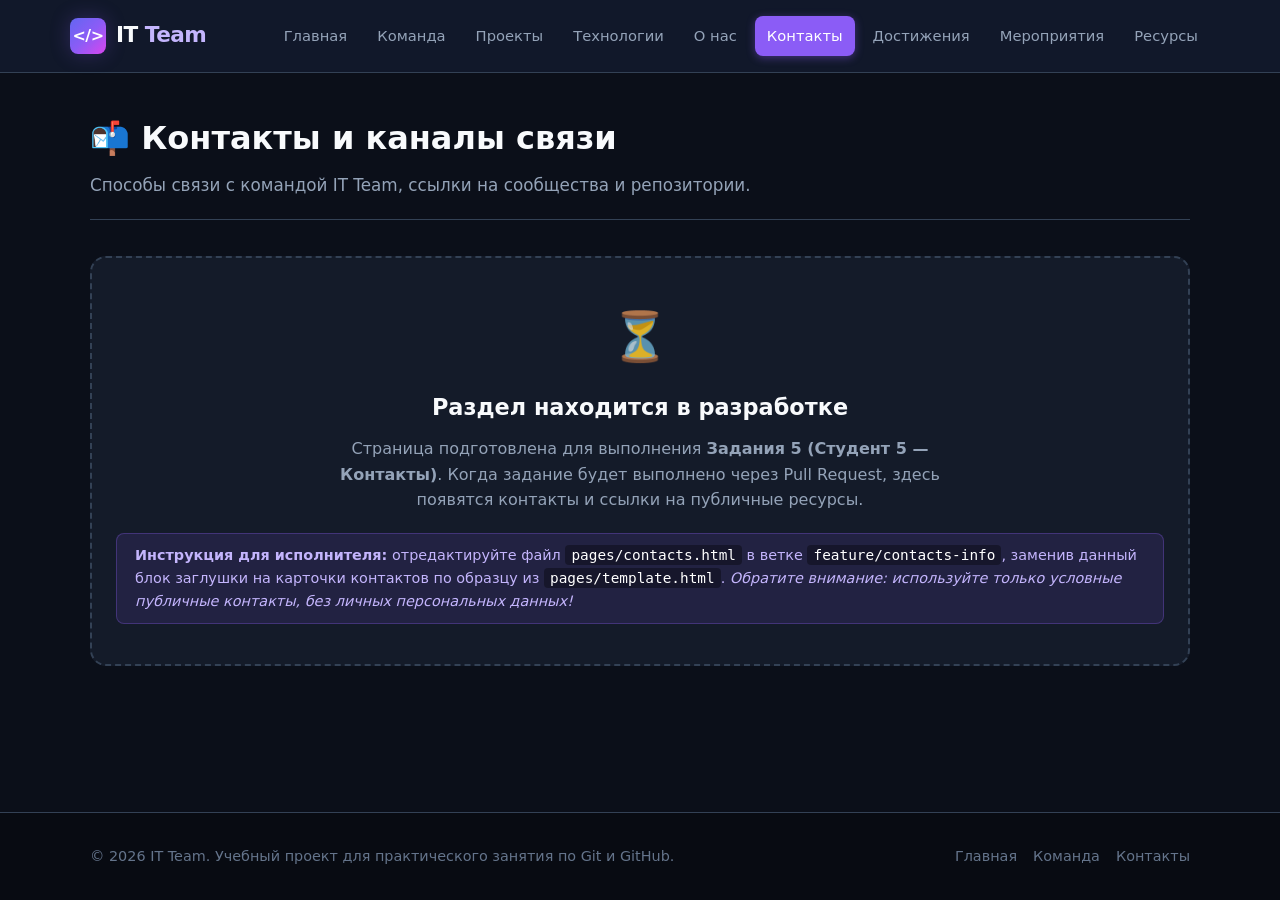
==== pages/contacts.html @ 0f50add8 "inital commit" ====
<!DOCTYPE html>
<html lang="ru">
<head>
    <meta charset="UTF-8">
    <meta name="viewport" content="width=device-width, initial-scale=1.0">
    <title>IT Team — Контакты</title>
    <link rel="stylesheet" href="../style.css">
</head>
<body>

    <!-- Шапка сайта -->
    <header class="site-header">
        <div class="container header-inner">
            <a href="../index.html" class="brand-logo">
                <span class="brand-icon">&lt;/&gt;</span>
                <span class="brand-text">IT <span>Team</span></span>
            </a>
            <nav class="site-nav" aria-label="Основное меню">
                <a href="../index.html" class="nav-link">Главная</a>
                <a href="team.html" class="nav-link">Команда</a>
                <a href="projects.html" class="nav-link">Проекты</a>
                <a href="technologies.html" class="nav-link">Технологии</a>
                <a href="about.html" class="nav-link">О нас</a>
                <a href="contacts.html" class="nav-link active">Контакты</a>
                <a href="achievements.html" class="nav-link">Достижения</a>
                <a href="events.html" class="nav-link">Мероприятия</a>
                <a href="resources.html" class="nav-link">Ресурсы</a>
            </nav>
        </div>
    </header>

    <!-- Основной контент страницы -->
    <main class="main-content">
        <div class="container">

            <header class="page-header">
                <h1 class="page-title">📬 Контакты и каналы связи</h1>
                <p class="page-subtitle">Способы связи с командой IT Team, ссылки на сообщества и репозитории.</p>
            </header>

            <!-- Блок-заглушка: отображается до выполнения задания Студентом 5 -->
            <div class="stub-box">
                <div class="stub-icon">⏳</div>
                <h2 class="stub-title">Раздел находится в разработке</h2>
                <p class="stub-text">
                    Страница подготовлена для выполнения <strong>Задания 5 (Студент 5 — Контакты)</strong>.
                    Когда задание будет выполнено через Pull Request, здесь появятся контакты и ссылки на публичные ресурсы.
                </p>
                <div class="stub-hint">
                    <strong>Инструкция для исполнителя:</strong> отредактируйте файл <code>pages/contacts.html</code> в ветке <code>feature/contacts-info</code>,
                    заменив данный блок заглушки на карточки контактов по образцу из <code>pages/template.html</code>.
                    <em>Обратите внимание: используйте только условные публичные контакты, без личных персональных данных!</em>
                </div>
            </div>

            <!-- Ниже заготовлен готовый каркас секции, который студент может раскомментировать или заполнить:
            <section class="content-section">
                <h2 class="section-title">Официальные каналы связи</h2>
                <div class="cards-grid">

                    <article class="card">
                        <div class="card-header">
                            <span class="card-icon">🐙</span>
                            <span class="badge badge-purple">GitHub</span>
                        </div>
                        <h3 class="card-title">Организация GitHub</h3>
                        <p class="card-subtitle">Репозитории и код проектов</p>
                        <p class="card-body">
                            Все учебные исходные коды, обсуждения задач и Pull Request команды публикуются в нашем репозитории.
                        </p>
                        <div class="card-footer">
                            <a href="https://github.com" class="link-text" target="_blank" rel="noopener">github.com/it-team</a>
                            <span class="tag">Код</span>
                        </div>
                    </article>

                    <article class="card">
                        <div class="card-header">
                            <span class="card-icon">💬</span>
                            <span class="badge badge-green">Telegram</span>
                        </div>
                        <h3 class="card-title">Чат сообщества</h3>
                        <p class="card-subtitle">Оперативные обсуждения</p>
                        <p class="card-body">
                            Открытый чат для вопросов по лабораторным работам, анонсов митапов и координации спринтов команды.
                        </p>
                        <div class="card-footer">
                            <a href="https://t.me" class="link-text" target="_blank" rel="noopener">t.me/it_team_dev</a>
                            <span class="tag">Чат</span>
                        </div>
                    </article>

                    <article class="card">
                        <div class="card-header">
                            <span class="card-icon">✉️</span>
                            <span class="badge badge-cyan">Email</span>
                        </div>
                        <h3 class="card-title">Почтовая рассылка</h3>
                        <p class="card-subtitle">Официальные вопросы</p>
                        <p class="card-body">
                            Учебный адрес электронной почты для организационных писем и предложений о сотрудничестве.
                        </p>
                        <div class="card-footer">
                            <span class="link-text">contact@it-team-demo.org</span>
                            <span class="tag">Почта</span>
                        </div>
                    </article>

                </div>
            </section>
            -->

        </div>
    </main>

    <!-- Подвал сайта -->
    <footer class="site-footer">
        <div class="container footer-inner">
            <div>
                &copy; 2026 IT Team. Учебный проект для практического занятия по Git и GitHub.
            </div>
            <ul class="footer-links">
                <li><a href="../index.html">Главная</a></li>
                <li><a href="team.html">Команда</a></li>
                <li><a href="contacts.html">Контакты</a></li>
            </ul>
        </div>
    </footer>

</body>
</html>
---- style.css ----
/* ==========================================================================
   IT Team — Единая таблица стилей проекта
   Цветовая палитра: Тёмная тема с фиолетовыми и индиго акцентами
   Чистый CSS без внешних библиотек и сборщиков
   ========================================================================== */

:root {
    --bg-main: #0b0f19;
    --bg-surface: #131b2e;
    --bg-card: #1e293b;
    --bg-card-hover: #27354f;
    --border-color: #334155;
    --border-focus: #8b5cf6;
    
    --text-primary: #f8fafc;
    --text-secondary: #94a3b8;
    --text-muted: #64748b;
    
    --accent-purple: #8b5cf6;
    --accent-purple-hover: #7c3aed;
    --accent-purple-light: #c4b5fd;
    --accent-indigo: #6366f1;
    --accent-cyan: #38bdf8;
    --accent-emerald: #10b981;
    --accent-amber: #f59e0b;
    
    --gradient-primary: linear-gradient(135deg, #6366f1 0%, #8b5cf6 50%, #d946ef 100%);
    --gradient-card: linear-gradient(180deg, rgba(30, 41, 59, 0.7) 0%, rgba(19, 27, 46, 0.9) 100%);
    
    --radius-sm: 8px;
    --radius-md: 12px;
    --radius-lg: 16px;
    --radius-full: 9999px;
    
    --shadow-sm: 0 2px 4px rgba(0, 0, 0, 0.3);
    --shadow-md: 0 4px 12px rgba(0, 0, 0, 0.4);
    --shadow-lg: 0 10px 25px rgba(0, 0, 0, 0.5);
    --shadow-glow: 0 0 20px rgba(139, 92, 246, 0.25);
    
    --font-family: system-ui, -apple-system, "Segoe UI", Roboto, Helvetica, Arial, sans-serif;
    --transition-fast: 0.2s ease;
}

/* Базовый сброс и настройки документа */
*, *::before, *::after {
    box-sizing: border-box;
    margin: 0;
    padding: 0;
}

html {
    scroll-behavior: smooth;
}

body {
    background-color: var(--bg-main);
    color: var(--text-primary);
    font-family: var(--font-family);
    line-height: 1.6;
    font-size: 16px;
    min-height: 100vh;
    display: flex;
    flex-direction: column;
}

/* Контейнер страницы */
.container {
    width: 100%;
    max-width: 1140px;
    margin: 0 auto;
    padding: 0 20px;
}

/* ==========================================================================
   Шапка (Header) и Навигация
   ========================================================================== */
.site-header {
    background-color: rgba(19, 27, 46, 0.85);
    backdrop-filter: blur(12px);
    border-bottom: 1px solid var(--border-color);
    position: sticky;
    top: 0;
    z-index: 1000;
}

.header-inner {
    display: flex;
    align-items: center;
    justify-content: space-between;
    padding: 16px 0;
    gap: 20px;
    flex-wrap: wrap;
}

.brand-logo {
    display: flex;
    align-items: center;
    gap: 10px;
    text-decoration: none;
    color: var(--text-primary);
    font-size: 1.35rem;
    font-weight: 700;
    letter-spacing: -0.5px;
}

.brand-icon {
    display: inline-flex;
    align-items: center;
    justify-content: center;
    width: 36px;
    height: 36px;
    background: var(--gradient-primary);
    border-radius: var(--radius-sm);
    color: #ffffff;
    font-weight: 800;
    font-size: 1rem;
    box-shadow: var(--shadow-glow);
}

.brand-text span {
    color: var(--accent-purple-light);
}

.site-nav {
    display: flex;
    align-items: center;
    flex-wrap: wrap;
    gap: 6px;
}

.nav-link {
    color: var(--text-secondary);
    text-decoration: none;
    font-size: 0.92rem;
    font-weight: 500;
    padding: 8px 12px;
    border-radius: var(--radius-sm);
    transition: color var(--transition-fast), background-color var(--transition-fast);
}

.nav-link:hover {
    color: var(--text-primary);
    background-color: rgba(139, 92, 246, 0.12);
}

.nav-link.active {
    color: #ffffff;
    background-color: var(--accent-purple);
    box-shadow: 0 2px 8px rgba(139, 92, 246, 0.4);
}

/* ==========================================================================
   Главный контент (Main)
   ========================================================================== */
.main-content {
    flex: 1;
    padding: 40px 0 60px;
}

/* ==========================================================================
   Hero-секция (Баннер на главной)
   ========================================================================== */
.hero-section {
    text-align: center;
    padding: 40px 20px 50px;
    margin-bottom: 40px;
    background: radial-gradient(circle at 50% 20%, rgba(139, 92, 246, 0.15) 0%, transparent 70%);
    border-radius: var(--radius-lg);
    border: 1px solid rgba(139, 92, 246, 0.2);
}

.hero-badge {
    display: inline-block;
    padding: 6px 14px;
    background-color: rgba(139, 92, 246, 0.15);
    border: 1px solid rgba(139, 92, 246, 0.35);
    border-radius: var(--radius-full);
    color: var(--accent-purple-light);
    font-size: 0.85rem;
    font-weight: 600;
    margin-bottom: 18px;
}

.hero-title {
    font-size: 2.5rem;
    font-weight: 800;
    line-height: 1.2;
    margin-bottom: 16px;
    color: var(--text-primary);
}

.hero-title .gradient-text {
    background: var(--gradient-primary);
    -webkit-background-clip: text;
    -webkit-text-fill-color: transparent;
}

.hero-description {
    font-size: 1.15rem;
    color: var(--text-secondary);
    max-width: 680px;
    margin: 0 auto 28px;
}

.hero-actions {
    display: flex;
    justify-content: center;
    gap: 14px;
    flex-wrap: wrap;
}

/* ==========================================================================
   Заголовки страниц и секций
   ========================================================================== */
.page-header {
    margin-bottom: 36px;
    padding-bottom: 20px;
    border-bottom: 1px solid var(--border-color);
}

.page-title {
    font-size: 2rem;
    font-weight: 700;
    color: var(--text-primary);
    margin-bottom: 8px;
    display: flex;
    align-items: center;
    gap: 12px;
}

.page-subtitle {
    font-size: 1.05rem;
    color: var(--text-secondary);
}

.section-title {
    font-size: 1.45rem;
    font-weight: 700;
    margin-bottom: 20px;
    color: var(--text-primary);
    display: flex;
    align-items: center;
    gap: 8px;
}

.section-title::before {
    content: "";
    display: inline-block;
    width: 4px;
    height: 20px;
    background: var(--accent-purple);
    border-radius: 2px;
}

.content-section {
    margin-bottom: 40px;
}

/* ==========================================================================
   Карточки (Cards Grid)
   ========================================================================== */
.cards-grid {
    display: grid;
    grid-template-columns: repeat(auto-fit, minmax(280px, 1fr));
    gap: 20px;
}

.card {
    background: var(--gradient-card);
    background-color: var(--bg-card);
    border: 1px solid var(--border-color);
    border-radius: var(--radius-md);
    padding: 24px;
    display: flex;
    flex-direction: column;
    transition: transform var(--transition-fast), border-color var(--transition-fast), box-shadow var(--transition-fast);
}

.card:hover {
    transform: translateY(-3px);
    border-color: var(--accent-purple);
    box-shadow: var(--shadow-glow);
}

.card-header {
    display: flex;
    align-items: flex-start;
    justify-content: space-between;
    margin-bottom: 14px;
    gap: 10px;
}

.card-icon {
    font-size: 1.8rem;
    line-height: 1;
}

.card-title {
    font-size: 1.2rem;
    font-weight: 600;
    color: var(--text-primary);
    margin-bottom: 6px;
}

.card-subtitle {
    font-size: 0.88rem;
    color: var(--accent-purple-light);
    font-weight: 500;
}

.card-body {
    flex: 1;
    color: var(--text-secondary);
    font-size: 0.95rem;
    line-height: 1.55;
    margin-bottom: 16px;
}

.card-footer {
    display: flex;
    align-items: center;
    justify-content: space-between;
    padding-top: 14px;
    border-top: 1px solid rgba(255, 255, 255, 0.06);
    font-size: 0.85rem;
    color: var(--text-muted);
}

/* Ссылка-карточка (для главной) */
a.card {
    text-decoration: none;
    color: inherit;
}

a.card:hover .card-title {
    color: var(--accent-purple-light);
}

/* ==========================================================================
   Информационные блоки и заглушки
   ========================================================================== */
.stub-box {
    background-color: rgba(30, 41, 59, 0.5);
    border: 2px dashed var(--border-color);
    border-radius: var(--radius-lg);
    padding: 40px 24px;
    text-align: center;
    margin: 20px 0;
}

.stub-icon {
    font-size: 3rem;
    margin-bottom: 16px;
    opacity: 0.85;
}

.stub-title {
    font-size: 1.4rem;
    font-weight: 700;
    color: var(--text-primary);
    margin-bottom: 10px;
}

.stub-text {
    font-size: 1rem;
    color: var(--text-secondary);
    max-width: 600px;
    margin: 0 auto 20px;
}

.stub-hint {
    display: inline-block;
    background-color: rgba(139, 92, 246, 0.12);
    border: 1px solid rgba(139, 92, 246, 0.3);
    padding: 10px 18px;
    border-radius: var(--radius-sm);
    color: var(--accent-purple-light);
    font-size: 0.9rem;
    text-align: left;
}

.stub-hint code {
    background-color: rgba(0, 0, 0, 0.35);
    padding: 2px 6px;
    border-radius: 4px;
    font-family: monospace;
    color: #ffffff;
}

/* Информационное уведомление */
.notice-box {
    background-color: rgba(139, 92, 246, 0.08);
    border-left: 4px solid var(--accent-purple);
    padding: 16px 20px;
    border-radius: 0 var(--radius-sm) var(--radius-sm) 0;
    margin-bottom: 24px;
    color: var(--text-secondary);
}

.notice-box strong {
    color: var(--text-primary);
}

/* ==========================================================================
   Бейджи и теги
   ========================================================================== */
.badge {
    display: inline-block;
    padding: 3px 10px;
    border-radius: var(--radius-full);
    font-size: 0.78rem;
    font-weight: 600;
    text-transform: uppercase;
    letter-spacing: 0.4px;
}

.badge-purple {
    background-color: rgba(139, 92, 246, 0.2);
    color: var(--accent-purple-light);
    border: 1px solid rgba(139, 92, 246, 0.35);
}

.badge-green {
    background-color: rgba(16, 185, 129, 0.2);
    color: #34d399;
    border: 1px solid rgba(16, 185, 129, 0.35);
}

.badge-amber {
    background-color: rgba(245, 158, 11, 0.2);
    color: #fbbf24;
    border: 1px solid rgba(245, 158, 11, 0.35);
}

.badge-cyan {
    background-color: rgba(56, 189, 248, 0.2);
    color: #7dd3fc;
    border: 1px solid rgba(56, 189, 248, 0.35);
}

.tags-list {
    display: flex;
    flex-wrap: wrap;
    gap: 8px;
    margin-top: 10px;
}

.tag {
    background-color: rgba(255, 255, 255, 0.06);
    border: 1px solid var(--border-color);
    padding: 3px 9px;
    border-radius: var(--radius-sm);
    font-size: 0.8rem;
    color: var(--text-secondary);
}

/* ==========================================================================
   Списки (List Groups)
   ========================================================================== */
.custom-list {
    list-style: none;
    display: flex;
    flex-direction: column;
    gap: 12px;
}

.custom-list-item {
    background-color: var(--bg-card);
    border: 1px solid var(--border-color);
    border-radius: var(--radius-sm);
    padding: 14px 18px;
    display: flex;
    align-items: center;
    gap: 14px;
    color: var(--text-secondary);
}

.custom-list-item strong {
    color: var(--text-primary);
}

.list-item-bullet {
    display: inline-flex;
    align-items: center;
    justify-content: center;
    width: 24px;
    height: 24px;
    background-color: rgba(139, 92, 246, 0.2);
    color: var(--accent-purple-light);
    border-radius: 50%;
    font-size: 0.8rem;
    font-weight: 700;
    flex-shrink: 0;
}

/* ==========================================================================
   Кнопки и ссылки
   ========================================================================== */
.btn {
    display: inline-flex;
    align-items: center;
    justify-content: center;
    gap: 8px;
    padding: 10px 20px;
    border-radius: var(--radius-sm);
    font-size: 0.95rem;
    font-weight: 600;
    text-decoration: none;
    cursor: pointer;
    transition: background-color var(--transition-fast), transform var(--transition-fast), box-shadow var(--transition-fast);
    border: none;
}

.btn-primary {
    background-color: var(--accent-purple);
    color: #ffffff;
    box-shadow: 0 4px 12px rgba(139, 92, 246, 0.35);
}

.btn-primary:hover {
    background-color: var(--accent-purple-hover);
    transform: translateY(-2px);
    box-shadow: 0 6px 16px rgba(139, 92, 246, 0.5);
}

.btn-secondary {
    background-color: var(--bg-card);
    color: var(--text-primary);
    border: 1px solid var(--border-color);
}

.btn-secondary:hover {
    background-color: var(--bg-card-hover);
    border-color: var(--accent-purple);
    transform: translateY(-2px);
}

.link-text {
    color: var(--accent-purple-light);
    text-decoration: none;
    transition: color var(--transition-fast);
}

.link-text:hover {
    color: #ffffff;
    text-decoration: underline;
}

/* ==========================================================================
   Таблицы / Простые данные
   ========================================================================== */
.table-wrapper {
    overflow-x: auto;
    border: 1px solid var(--border-color);
    border-radius: var(--radius-md);
    background-color: var(--bg-card);
}

.custom-table {
    width: 100%;
    border-collapse: collapse;
    text-align: left;
    font-size: 0.95rem;
}

.custom-table th,
.custom-table td {
    padding: 12px 18px;
    border-bottom: 1px solid var(--border-color);
}

.custom-table th {
    background-color: rgba(19, 27, 46, 0.6);
    color: var(--text-primary);
    font-weight: 600;
}

.custom-table tr:last-child td {
    border-bottom: none;
}

.custom-table tr:hover td {
    background-color: rgba(139, 92, 246, 0.05);
}

/* ==========================================================================
   Подвал (Footer)
   ========================================================================== */
.site-footer {
    background-color: #080b12;
    border-top: 1px solid var(--border-color);
    padding: 32px 0;
    margin-top: auto;
    color: var(--text-muted);
    font-size: 0.9rem;
}

.footer-inner {
    display: flex;
    align-items: center;
    justify-content: space-between;
    flex-wrap: wrap;
    gap: 16px;
}

.footer-links {
    display: flex;
    gap: 16px;
    list-style: none;
}

.footer-links a {
    color: var(--text-muted);
    text-decoration: none;
    transition: color var(--transition-fast);
}

.footer-links a:hover {
    color: var(--accent-purple-light);
}

/* ==========================================================================
   Адаптивность (Mobile Media Queries)
   ========================================================================== */
@media (max-width: 860px) {
    .header-inner {
        flex-direction: column;
        align-items: flex-start;
    }
    
    .site-nav {
        width: 100%;
        overflow-x: auto;
        padding-bottom: 6px;
    }
    
    .hero-title {
        font-size: 2rem;
    }
    
    .hero-description {
        font-size: 1rem;
    }
}

@media (max-width: 600px) {
    .cards-grid {
        grid-template-columns: 1fr;
    }
    
    .footer-inner {
        flex-direction: column;
        align-items: flex-start;
    }
    
    .hero-section {
        padding: 30px 16px;
    }
}
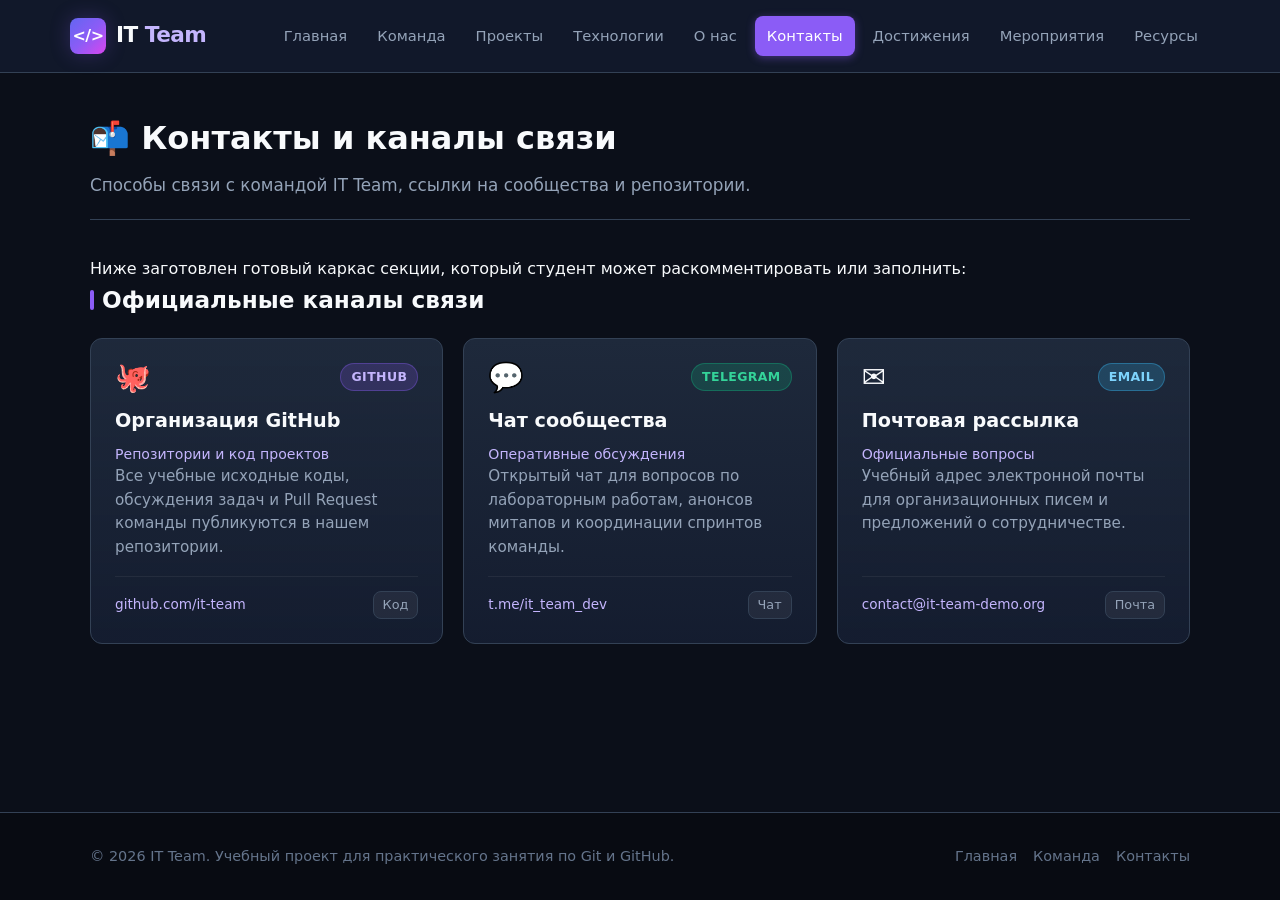
==== commit d3fc4c63: "feat: добавить карточки участников команды" ====
--- a/pages/contacts.html
+++ b/pages/contacts.html
@@ -38,7 +38,7 @@
                 <p class="page-subtitle">Способы связи с командой IT Team, ссылки на сообщества и репозитории.</p>
             </header>
 
-            <!-- Блок-заглушка: отображается до выполнения задания Студентом 5 -->
+            <!-- Блок-заглушка: отображается до выполнения задания Студентом 5 
             <div class="stub-box">
                 <div class="stub-icon">⏳</div>
                 <h2 class="stub-title">Раздел находится в разработке</h2>
@@ -52,8 +52,8 @@
                     <em>Обратите внимание: используйте только условные публичные контакты, без личных персональных данных!</em>
                 </div>
             </div>
-
-            <!-- Ниже заготовлен готовый каркас секции, который студент может раскомментировать или заполнить:
+            -->
+            Ниже заготовлен готовый каркас секции, который студент может раскомментировать или заполнить:
             <section class="content-section">
                 <h2 class="section-title">Официальные каналы связи</h2>
                 <div class="cards-grid">
@@ -108,7 +108,7 @@
 
                 </div>
             </section>
-            -->
+
 
         </div>
     </main>
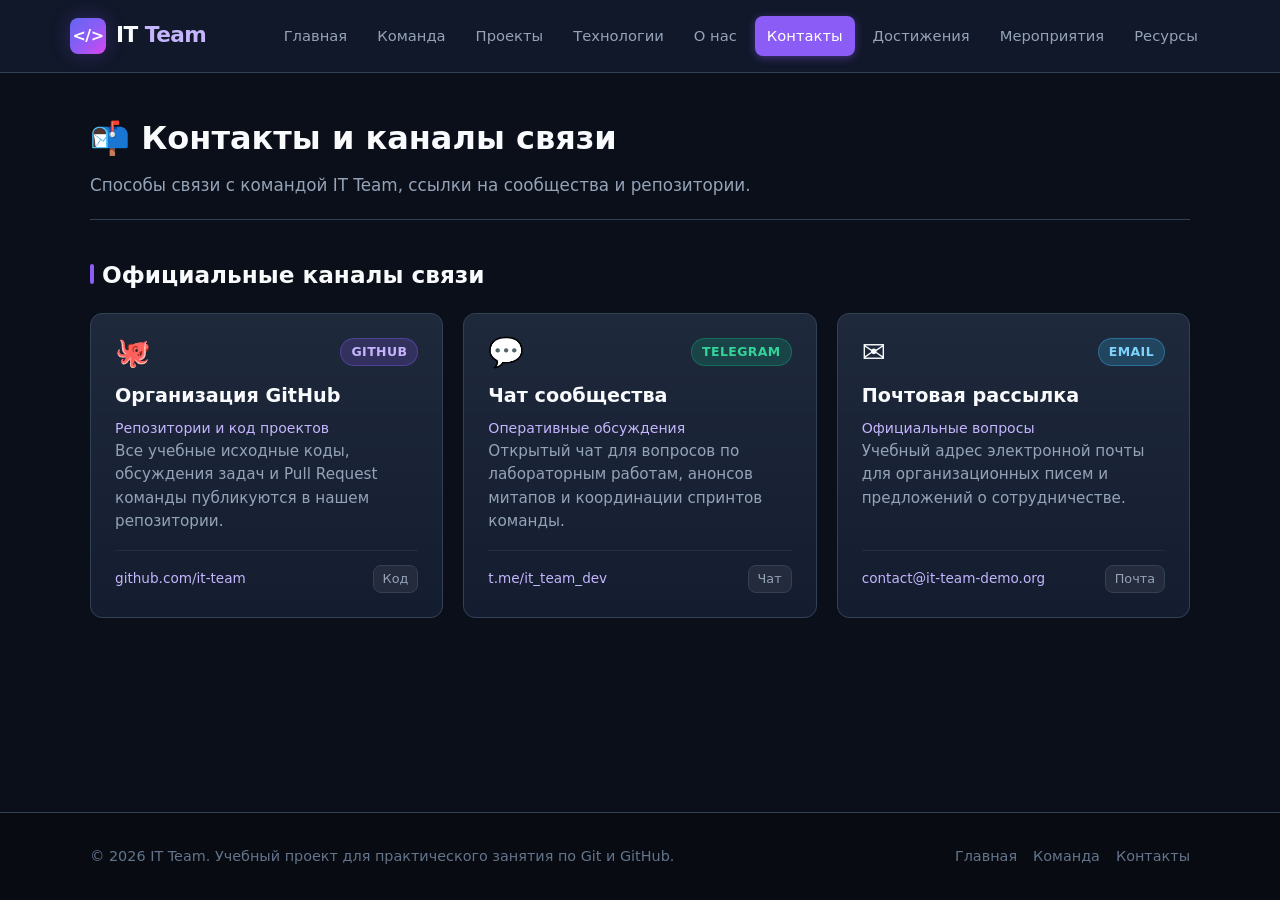
==== commit 10abcc64: "исправлена строчка кода" ====
--- a/pages/contacts.html
+++ b/pages/contacts.html
@@ -52,8 +52,8 @@
                     <em>Обратите внимание: используйте только условные публичные контакты, без личных персональных данных!</em>
                 </div>
             </div>
-            -->
-            Ниже заготовлен готовый каркас секции, который студент может раскомментировать или заполнить:
+            
+            Ниже заготовлен готовый каркас секции, который студент может раскомментировать или заполнить: -->
             <section class="content-section">
                 <h2 class="section-title">Официальные каналы связи</h2>
                 <div class="cards-grid">
